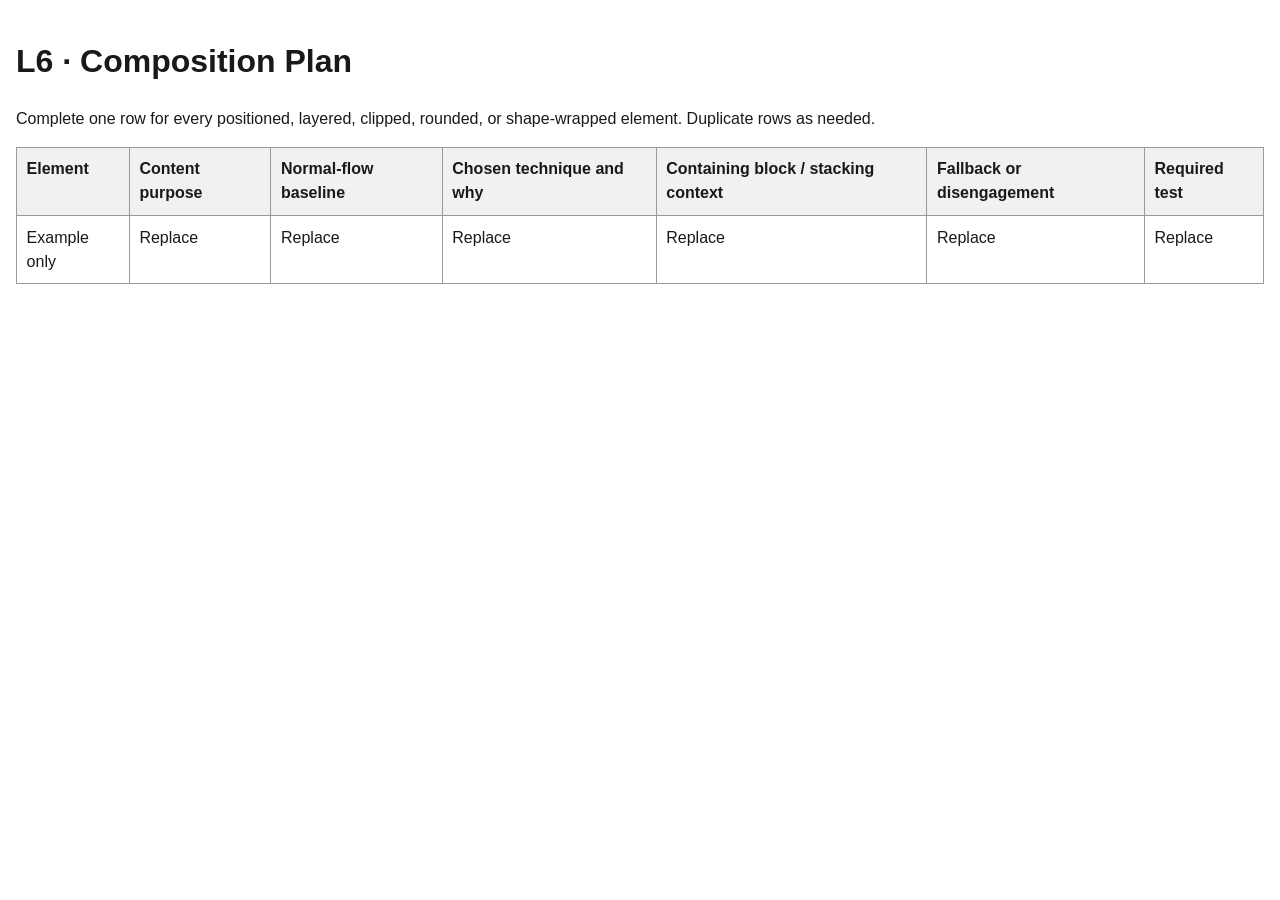
==== composition-plan.html @ 1f9bdce4 "first commit" ====
<!doctype html>
<html lang="en">
    <head>
        <meta charset="utf-8">
        <meta name="viewport" content="width=device-width,initial-scale=1">
        <title>Composition Plan</title>
        <style>
            body{
                font-family:Arial,sans-serif;
                line-height:1.5;
                max-width:90rem;
                margin:auto;
                padding:1rem;
                color:#191919;
                }
            table{
                width:100%;
                border-collapse:collapse;
                }
            th,td{
                padding:.6rem;
                border:1px solid #999;
                text-align:left;
                vertical-align:top;
                }
            th{
                background:#f1f1f1;
                }
        </style>
        </head>
        <body>
            <h1>L6 · Composition Plan</h1>
            <p>Complete one row for every positioned, layered, clipped, rounded, or shape-wrapped element. Duplicate rows as needed.</p>
            <table>
                <thead>
                    <tr>
                        <th>Element</th>
                        <th>Content purpose</th>
                        <th>Normal-flow baseline</th>
                        <th>Chosen technique and why</th>
                        <th>Containing block / stacking context</th>
                        <th>Fallback or disengagement</th>
                        <th>Required test</th>
                    </tr>
                </thead>
                <tbody>
                    <tr>
                        <td>Example only</td>
                        <td>Replace</td>
                        <td>Replace</td>
                        <td>Replace</td>
                        <td>Replace</td>
                        <td>Replace</td>
                        <td>Replace</td>
                    </tr>
                </tbody>
            </table>
        </body>
        </html>
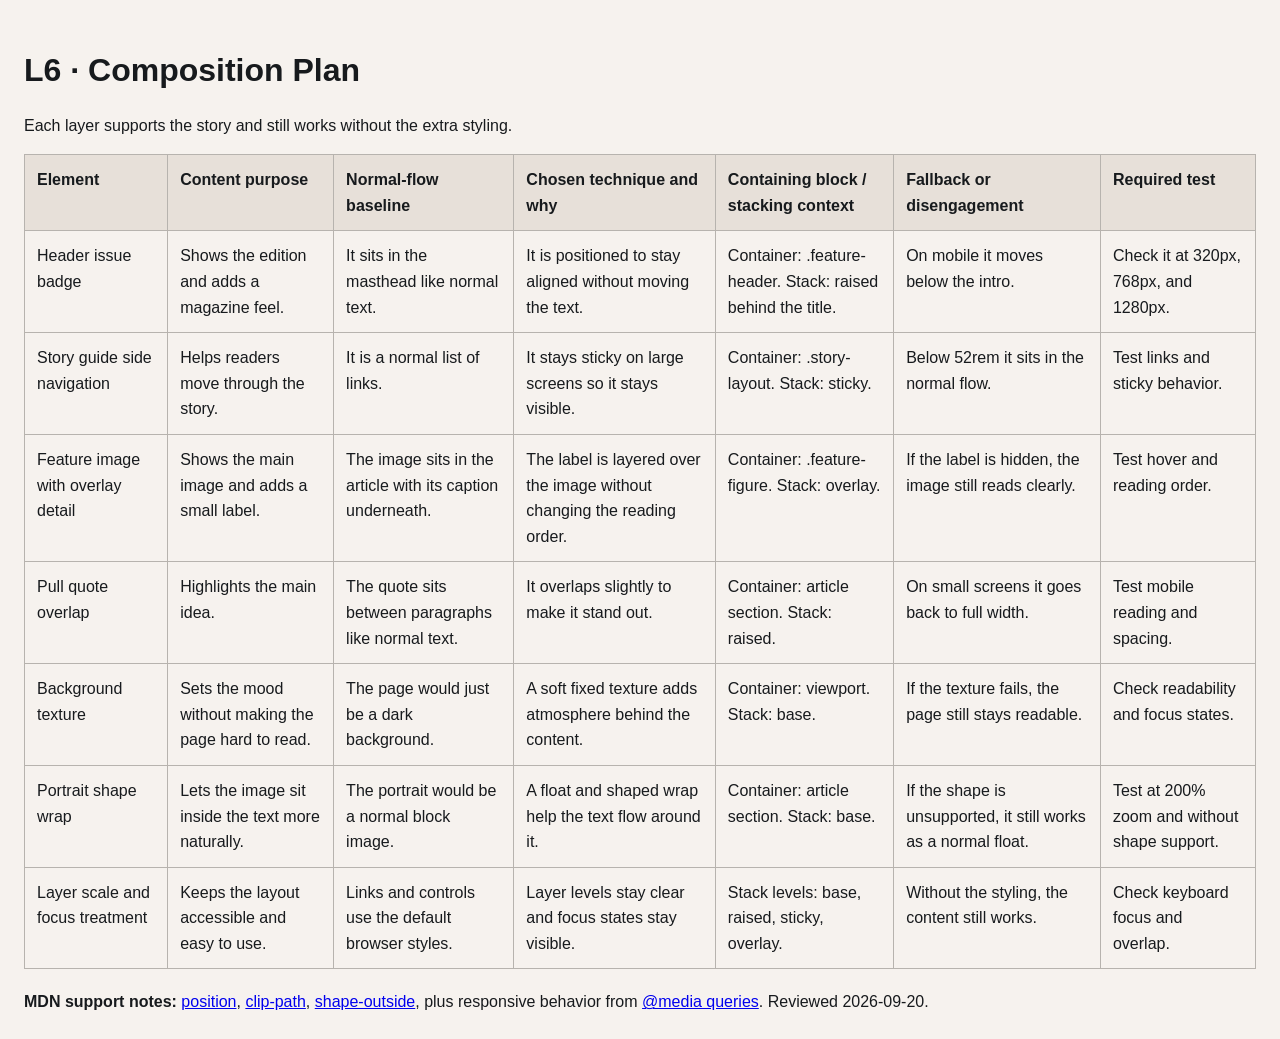
==== commit 5dd217b3: "comp plan, MDN review and index html edits" ====
--- a/composition-plan.html
+++ b/composition-plan.html
@@ -1,59 +1,138 @@
 <!doctype html>
 <html lang="en">
-    <head>
-        <meta charset="utf-8">
-        <meta name="viewport" content="width=device-width,initial-scale=1">
-        <title>Composition Plan</title>
-        <style>
-            body{
-                font-family:Arial,sans-serif;
-                line-height:1.5;
-                max-width:90rem;
-                margin:auto;
-                padding:1rem;
-                color:#191919;
-                }
-            table{
-                width:100%;
-                border-collapse:collapse;
-                }
-            th,td{
-                padding:.6rem;
-                border:1px solid #999;
-                text-align:left;
-                vertical-align:top;
-                }
-            th{
-                background:#f1f1f1;
-                }
-        </style>
-        </head>
-        <body>
-            <h1>L6 · Composition Plan</h1>
-            <p>Complete one row for every positioned, layered, clipped, rounded, or shape-wrapped element. Duplicate rows as needed.</p>
-            <table>
-                <thead>
-                    <tr>
-                        <th>Element</th>
-                        <th>Content purpose</th>
-                        <th>Normal-flow baseline</th>
-                        <th>Chosen technique and why</th>
-                        <th>Containing block / stacking context</th>
-                        <th>Fallback or disengagement</th>
-                        <th>Required test</th>
-                    </tr>
-                </thead>
-                <tbody>
-                    <tr>
-                        <td>Example only</td>
-                        <td>Replace</td>
-                        <td>Replace</td>
-                        <td>Replace</td>
-                        <td>Replace</td>
-                        <td>Replace</td>
-                        <td>Replace</td>
-                    </tr>
-                </tbody>
-            </table>
-        </body>
-        </html>
+
+<head>
+    <meta charset="utf-8">
+    <meta name="viewport" content="width=device-width,initial-scale=1">
+    <title>Composition Plan</title>
+    <style>
+        body {
+            font-family: Arial, sans-serif;
+            line-height: 1.6;
+            max-width: 96rem;
+            margin: 0 auto;
+            padding: 1.5rem;
+            color: #171a1d;
+            background: #f6f2ee;
+        }
+
+        table {
+            width: 100%;
+            border-collapse: collapse;
+            margin-top: 1rem;
+        }
+
+        th,
+        td {
+            padding: 0.75rem;
+            border: 1px solid #b7b3ae;
+            text-align: left;
+            vertical-align: top;
+        }
+
+        th {
+            background: #e7e0d9;
+        }
+
+        h1 {
+            margin-bottom: 0.25rem;
+        }
+
+        p {
+            margin-bottom: 0;
+        }
+    </style>
+</head>
+
+<body>
+    <h1>L6 · Composition Plan</h1>
+    <p>Each layer supports the story and still works without the extra styling.</p>
+
+    <table>
+        <thead>
+            <tr>
+                <th>Element</th>
+                <th>Content purpose</th>
+                <th>Normal-flow baseline</th>
+                <th>Chosen technique and why</th>
+                <th>Containing block / stacking context</th>
+                <th>Fallback or disengagement</th>
+                <th>Required test</th>
+            </tr>
+        </thead>
+        <tbody>
+            <tr>
+                <td>Header issue badge</td>
+                <td>Shows the edition and adds a magazine feel.</td>
+                <td>It sits in the masthead like normal text.</td>
+                <td>It is positioned to stay aligned without moving the text.</td>
+                <td>Container: .feature-header. Stack: raised behind the title.</td>
+                <td>On mobile it moves below the intro.</td>
+                <td>Check it at 320px, 768px, and 1280px.</td>
+            </tr>
+            <tr>
+                <td>Story guide side navigation</td>
+                <td>Helps readers move through the story.</td>
+                <td>It is a normal list of links.</td>
+                <td>It stays sticky on large screens so it stays visible.</td>
+                <td>Container: .story-layout. Stack: sticky.</td>
+                <td>Below 52rem it sits in the normal flow.</td>
+                <td>Test links and sticky behavior.</td>
+            </tr>
+            <tr>
+                <td>Feature image with overlay detail</td>
+                <td>Shows the main image and adds a small label.</td>
+                <td>The image sits in the article with its caption underneath.</td>
+                <td>The label is layered over the image without changing the reading order.</td>
+                <td>Container: .feature-figure. Stack: overlay.</td>
+                <td>If the label is hidden, the image still reads clearly.</td>
+                <td>Test hover and reading order.</td>
+            </tr>
+            <tr>
+                <td>Pull quote overlap</td>
+                <td>Highlights the main idea.</td>
+                <td>The quote sits between paragraphs like normal text.</td>
+                <td>It overlaps slightly to make it stand out.</td>
+                <td>Container: article section. Stack: raised.</td>
+                <td>On small screens it goes back to full width.</td>
+                <td>Test mobile reading and spacing.</td>
+            </tr>
+            <tr>
+                <td>Background texture</td>
+                <td>Sets the mood without making the page hard to read.</td>
+                <td>The page would just be a dark background.</td>
+                <td>A soft fixed texture adds atmosphere behind the content.</td>
+                <td>Container: viewport. Stack: base.</td>
+                <td>If the texture fails, the page still stays readable.</td>
+                <td>Check readability and focus states.</td>
+            </tr>
+            <tr>
+                <td>Portrait shape wrap</td>
+                <td>Lets the image sit inside the text more naturally.</td>
+                <td>The portrait would be a normal block image.</td>
+                <td>A float and shaped wrap help the text flow around it.</td>
+                <td>Container: article section. Stack: base.</td>
+                <td>If the shape is unsupported, it still works as a normal float.</td>
+                <td>Test at 200% zoom and without shape support.</td>
+            </tr>
+            <tr>
+                <td>Layer scale and focus treatment</td>
+                <td>Keeps the layout accessible and easy to use.</td>
+                <td>Links and controls use the default browser styles.</td>
+                <td>Layer levels stay clear and focus states stay visible.</td>
+                <td>Stack levels: base, raised, sticky, overlay.</td>
+                <td>Without the styling, the content still works.</td>
+                <td>Check keyboard focus and overlap.</td>
+            </tr>
+        </tbody>
+    </table>
+
+    <p style="margin-top:1.25rem;"><strong>MDN support notes:</strong> <a
+            href="https://developer.mozilla.org/en-US/docs/Web/CSS/position">position</a>, <a
+            href="https://developer.mozilla.org/en-US/docs/Web/CSS/clip-path">clip-path</a>, <a
+            href="https://developer.mozilla.org/en-US/docs/Web/CSS/shape-outside">shape-outside</a>, plus responsive
+        behavior from <a href="https://developer.mozilla.org/en-US/docs/Web/CSS/@media">@media queries</a>. Reviewed
+        2026-09-20.</p>
+</body>
+
+</html>
